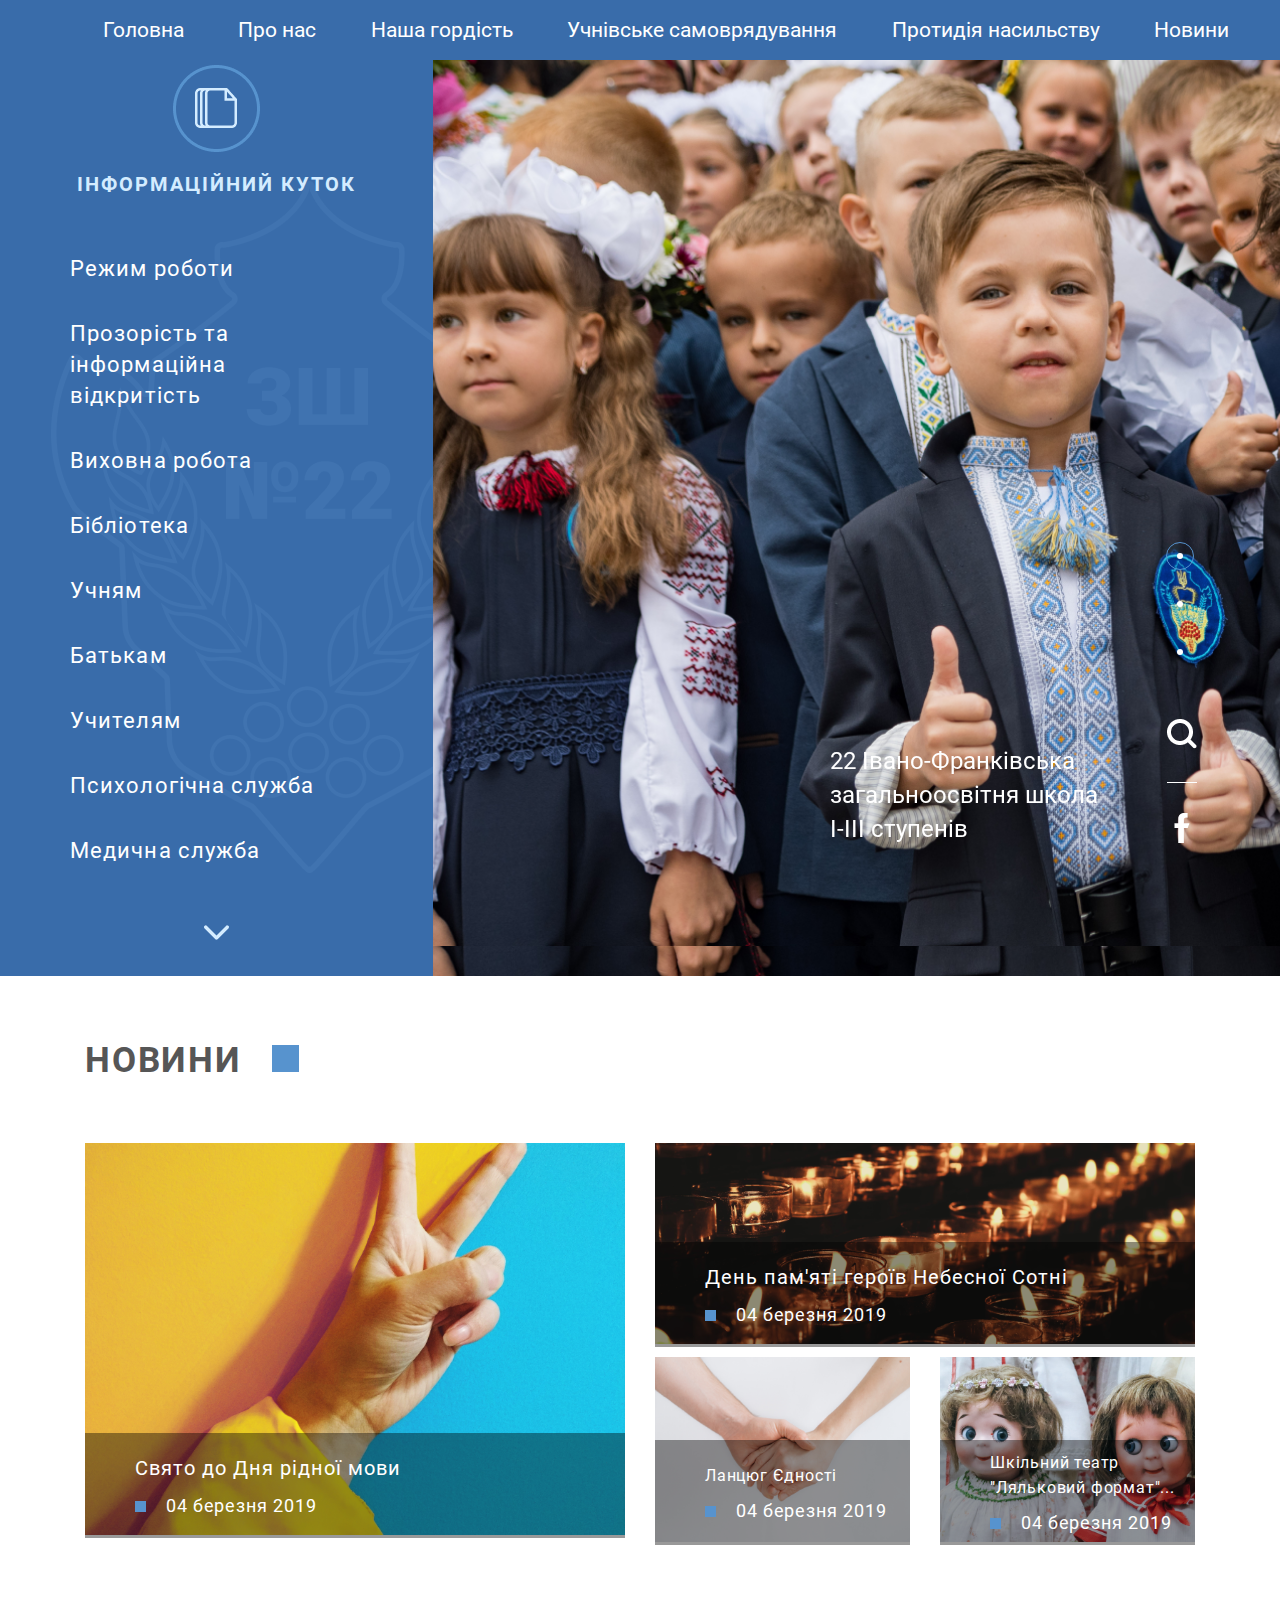
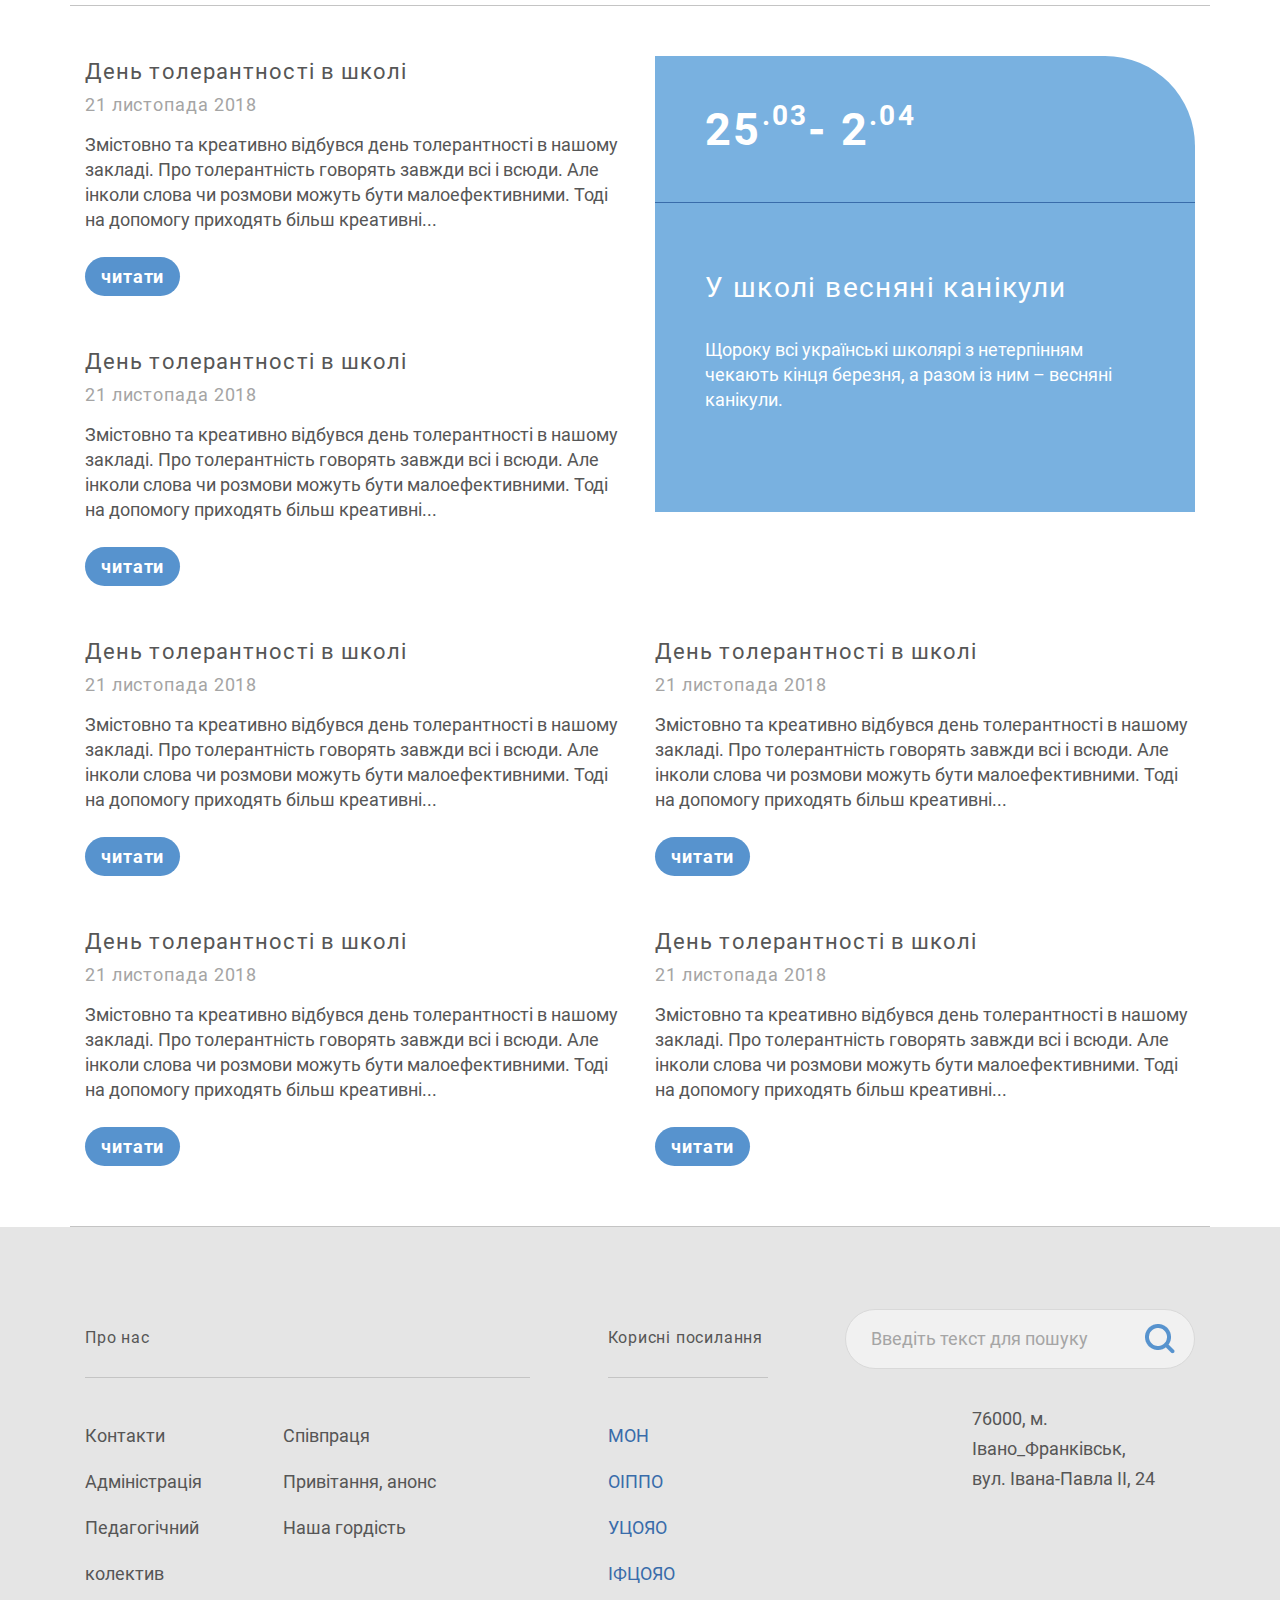
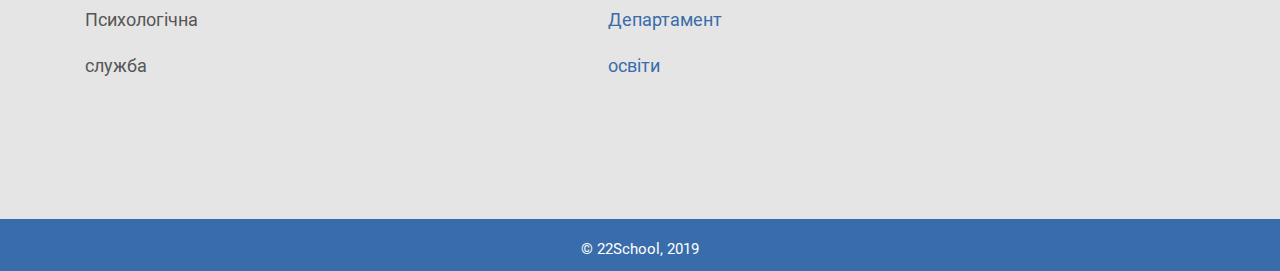
==== index.html @ d6c66316 "done" ====
<!doctype html>
<html lang="en">
  <head>
    
    <meta charset="utf-8">
    <meta name="viewport" content="width=device-width, initial-scale=1, shrink-to-fit=no">

 
    <link rel="stylesheet" type="text/css" href="style/bootstrap.min.css"> 
    <link rel="stylesheet" type="text/css" href="style/slick.css"/>
    <link rel="stylesheet" type="text/css" href="style/main.css">

    <title></title>
  </head>
  <body>
  	
  
<!-- header start -->
  <header class="header ">
            <nav class="nav d-flex align-items-center justify-content-between">
                <div class="menu__btn"><span></span></div>
                <ul class="menu">
                    <li class="menu__item"><a href="">Головна</a></li>
                    <li class="menu__item"><a href="">Про нас</a></li>
                    <li class="menu__item"><a href="">Наша гордість</a></li>
                    <li class="menu__item"><a href="#">Учнівське самоврядування</a></li>
                    <li class="menu__item"><a href="#">Протидія насильству</a></li>
                    <li class="menu__item"><a href="">Новини</a></li>
                </ul>
            </nav>
    </header>
  	<img class="info-btn" src="./img/Group.png" alt="">

	<!-- header-end -->
  <div class="container-fluid">
  	<div class="row">
		<div class="info-corner main-info">
			<div class="closer">
				<img src="img/close.png" alt="">
			</div>
			<img src="./img/Group.png" alt="">

			<h5>інформаційний куток</h5>
			<ul>
				<li class="type-work"><span>Режим роботи</span>

<!-- info-open-start	 -->
	<div class="info-open">
		<div class="close-info">
			<img src="img/chevron-pointing-to-the-left.png" alt="">
			Згорнути меню
		</div>
		<div class="info-content">
			<ul>
				<li>
					<img src="img/file (3).png" alt="">
					Розклад уроків 1 - 4 класів
				</li>
				<li>
					<img src="img/file (3).png" alt="">
					Розклад уроків 5 - 11 класів
				</li>
				<li>
					<img src="img/file (3).png" alt="">
					Режим роботи школи
				</li>
			</ul>
		</div>
		
	</div>
<!-- info-open-end -->

				</li>
				<li> <span>Прозорість та інформаційна відкритість </span></li>
				<li><span>Виховна робота</span> </li>
				<li><span>Бібліотека</span></li>
				<li><span>Учням</span></li>
				<li><span>Батькам</span></li>
				<li><span>Учителям</span></li>
				<li><span>Психологічна служба</span></li>
				<li><span>Медична служба</span></li>
			</ul>
				<img src="img/arrow-down-sign-to-navigate (3).png" alt="">
			</div>
			<div class="home-top">
				<div class="bd-example">
					  <div id="carouselExampleCaptions" class="carousel slide" data-ride="carousel">
					    <ol class="carousel-indicators">
					      <li data-target="#carouselExampleCaptions" data-slide-to="0" class="active"><span></span></li>
					      <li data-target="#carouselExampleCaptions" data-slide-to="1"><span></span></li>
					      <li data-target="#carouselExampleCaptions" data-slide-to="2"><span></span></li>
					    </ol>
					    <div class="carousel-inner">
					      <div class="carousel-item active ">
					        <div class="carousel-caption d-none d-md-block">
					          <p>22 Івано-Франківська загальноосвітня школа І-ІІІ ступенів </p>
					        </div>
					        <div class="search_and_fb">
					        	<div class="search">
					        		<img src="img/search (2).png" alt="">
					        		<div class="search-act">
					        			<input  type="text" placeholder="Введіть текст для пошуку">
					        		</div>
					        	</div>
					        	<div class="fb">
					        		<a href=""><img src="img/facebook (7).png" alt=""></a>
					        	</div>
					        </div>
					      </div> 
					       <div class="carousel-item slide-2">
					        <div class="carousel-caption d-none d-md-block">
					          <p>22 Івано-Франківська загальноосвітня школа І-ІІІ ступенів </p>
					        </div>
					        <div class="search_and_fb">
					        	<div class="search">
					        		<img src="img/search (2).png" alt="">
					        		<div class="search-act">
					        			<input  type="text" placeholder="Введіть текст для пошуку">
					        		</div>
					        	</div>
					        	<div class="fb">
					        		<a href=""><img src="img/facebook (7).png" alt=""></a>
					        	</div>
					        </div>
					      </div> 
					       <div class="carousel-item slide-3 ">
					        <div class="carousel-caption d-none d-md-block">
					          <p>22 Івано-Франківська загальноосвітня школа І-ІІІ ступенів </p>
					        </div>
					        <div class="search_and_fb">
					        	<div class="search">
					        		<img src="img/search (2).png" alt="">
					        		<div class="search-act">
					        			<input  type="text" placeholder="Введіть текст для пошуку">
					        		</div>
					        	</div>
					        	<div class="fb">
					        		<a href=""><img src="img/facebook (7).png" alt=""></a>
					        	</div>
					        </div>
					        
					      </div>
					    </div>
					    <a class="carousel-control-prev" href="#carouselExampleCaptions" role="button" data-slide="prev">
					      <span class="carousel-control-prev-icon" aria-hidden="true"></span>
					      <span class="sr-only">Previous</span>
					    </a>
					    <a class="carousel-control-next" href="#carouselExampleCaptions" role="button" data-slide="next">
					      <span class="carousel-control-next-icon" aria-hidden="true"></span>
					      <span class="sr-only">Next</span>
					    </a>
					  </div>
					</div>
			</div>	
		</div>
	</div>

<!-- news-start -->
	<div class="container news ">
		<h2>новини <div ></div></h2>
		<div class="row">
			<div class="col-lg-6 big-pic">
				<div>
					<img src="img/rae-tian-502320-unsplash.png" alt="">
					<div class="signature">
						<div>
						<p>Свято до Дня рідної мови</p>
						<div class="date"><div></div>04 березня 2019</div>
					</div>
					</div>
				</div>
			</div>
			<div class="col-lg-6 sm-pic">
				<div class="row">
					<div class="col-lg-12">
						<div>
							<img src="img/pascal-muller-151589-unsplash.png" alt="">
							<div class="signature">
							<div>
								<p>День пам′яті героїв Небесної Сотні</p>
								<div class="date"><div></div>04 березня 2019</div>
							</div>
					</div>
						</div>
					</div>
					<div class="col-md-6 sm-news ">
						<div>
							<img src="img/roman-kraft-266787-unsplash.png" alt="">
							<div class="signature">
							<div>	
								<p>Ланцюг Єдності</p>
								<div class="date"><div></div>04 березня 2019</div>
							</div>
					</div>
						</div>
					</div>
					<div class="col-md-6 sm-news">
						<div>
							<img src="img/camilo-jimenez-1418006-unsplash.png" alt="">
							<div class="signature">
							<div>	
								<p>Шкільний театр "Ляльковий формат"...</p>
								<div class="date"><div></div>04 березня 2019</div>
							</div>
					</div>
						</div>
					</div>
				</div>
			</div>
		</div>
		<div class="row">
			<div class="col-lg-6 content ">
				<div class="text-news">
				<h6>День толерантності в школі</h6>
				<div class="date">21 листопада 2018</div>
				<p>Змістовно та креативно відбувся день толерантності в нашому закладі.
					Про толерантність говорять завжди всі і всюди.
					 Але інколи слова чи розмови можуть бути малоефективними.
					 Тоді на допомогу приходять більш креативні...
				</p>
				<a href=""><div class="news-btn">читати</div></a>
				</div>
				<div class="text-news">
				<h6>День толерантності в школі</h6>
				<div class="date">21 листопада 2018</div>
				<p>Змістовно та креативно відбувся день толерантності в нашому закладі.
					Про толерантність говорять завжди всі і всюди.
					 Але інколи слова чи розмови можуть бути малоефективними.
					 Тоді на допомогу приходять більш креативні...
				</p>
				<a href=""><div class="news-btn">читати</div></a>
				</div>
				<div class="text-news">
				<h6>День толерантності в школі</h6>
				<div class="date">21 листопада 2018</div>
				<p>Змістовно та креативно відбувся день толерантності в нашому закладі.
					Про толерантність говорять завжди всі і всюди.
					 Але інколи слова чи розмови можуть бути малоефективними.
					 Тоді на допомогу приходять більш креативні...
				</p>
				<a href=""><div class="news-btn">читати</div></a>
				</div>
				<div class="text-news">
				<h6>День толерантності в школі</h6>
				<div class="date">21 листопада 2018</div>
				<p>Змістовно та креативно відбувся день толерантності в нашому закладі.
					Про толерантність говорять завжди всі і всюди.
					 Але інколи слова чи розмови можуть бути малоефективними.
					 Тоді на допомогу приходять більш креативні...
				</p>
				<a href=""><div class="news-btn">читати</div></a>
				</div>
			</div>
			<div class="col-lg-6 content">
				<div class="notise">
					<div class="notise-time">25 <sup>.03</sup> - 2 <sup>.04</sup></div>
					<div class="notise-text">
						<p class="notise-header">У школі весняні канікули</p>
						<p>	Щороку всі українські школярі з нетерпінням чекають кінця березня, 
							а разом із ним – весняні канікули.
						</p>
					</div>
				</div>
				<div class="text-news">
				<h6>День толерантності в школі</h6>
				<div class="date">21 листопада 2018</div>
				<p>Змістовно та креативно відбувся день толерантності в нашому закладі.
					Про толерантність говорять завжди всі і всюди.
					 Але інколи слова чи розмови можуть бути малоефективними.
					 Тоді на допомогу приходять більш креативні...
				</p>
				<a href=""><div class="news-btn">читати</div></a>
				</div>
				<div class="text-news">
				<h6>День толерантності в школі</h6>
				<div class="date">21 листопада 2018</div>
				<p>Змістовно та креативно відбувся день толерантності в нашому закладі.
					Про толерантність говорять завжди всі і всюди.
					 Але інколи слова чи розмови можуть бути малоефективними.
					 Тоді на допомогу приходять більш креативні...
				</p>
				<a href=""><div class="news-btn">читати</div></a>
				</div>
			</div>
		</div>
	</div>

<!-- news-end -->

<!-- footer-start -->
<footer>
	<div class="container">
		<div class="row">
			<div class="col-lg-5  footer-menu">
				<h6>Про нас</h6>
				<div class="row ">
					<div class="col-md-5">
						<ul>
							<li><a href="">Контакти</a></li>
							<li><a href="">Адміністрація</a></li>
							<li><a href="">Педагогічний колектив </a></li>
							<li><a href="">Психологічна служба </a></li>
						</ul>
					</div>
					<div class="col-md-5">
						<ul>
							<li><a href="">Співпраця </a></li>
							<li><a href="">Привітання, анонс</a></li>
							<li><a href="">Наша гордість</a></li>
						</ul>
					</div>
				</div>
			</div>
			<div class="col-xl-2 col-lg-3 col-md-6 links">
				<h6>Корисні посилання</h6>
				<ul>
							<li><a href="">МОН </a></li>
							<li><a href="">ОІППО</a></li>
							<li><a href="">УЦОЯО</a></li>
							<li><a href="">ІФЦОЯО</a></li>
							<li><a href="">Департамент освіти</a></li>
						</ul>
			</div>
			<div class="col-xl-4 col-lg-4 col-md-6 footer-search">
				<div class="row">
				<div class="col-lg-12 ">
				<input type="text" placeholder="Введіть текст для пошуку">
				<button ></button>
			</div>
			<div class="footer-adress col-lg-7 col-md-5 offset-lg-4 offset-md-7">76000, м. Івано_Франківськ,
					вул. Івана-Павла ІІ, 24
				</div>
			</div>
			</div>
		</div>
	</div>
</footer>
<div class="copy-right">© 22School, 2019</div>





     <script type="text/javascript" src="js/jquery-3.3.1.min.js"></script>
    <script type="text/javascript" src="js/bootstrap.min.js"></script>
        <script type="text/javascript" src="js/slick.min.js"></script>
          <script type="text/javascript" src="js/main.js"></script>

  </body>
</html>
---- style/main.css ----
@import url(reset.css);

@font-face {
  font-family: "Roboto";
  src: url("../fonts/Roboto/Roboto-Bold.ttf");
  font-weight: 700;
}

@font-face {
  font-family: "Roboto";
  src: url("../fonts/Roboto/Roboto-Regular.ttf");
  font-weight: 400;
}

@font-face {
  font-family: "Roboto";
  src: url("../fonts/Roboto/Roboto-Light.ttf");
  font-weight: 300;
}

body {
	font-family: Roboto;	
}
img{
	max-width: 100%;
}
a{
	text-decoration: none;
	color: #fff;
}

@media(min-width:1500px) {
	.container {
		max-width: 1470px;
	}
}
.info-corner{
	width: 433px;
	background-image: url(../img/Group2.png);
	text-align: center;
	padding-top: 65px;
	padding-bottom: 28px;
	display: inline-block;
}

.info-corner h5{
	font-weight: bold;
	font-size: 20px;
	line-height: 28px;
	letter-spacing: 0.1em;
	text-transform: uppercase;
	color: #D4ECFF;
	margin-bottom: 35px;
	margin-top: 15px;
	padding: 0 70px;


}
.info-corner ul{

	text-align: left;
}
.info-corner li {
	font-weight: 500;
	font-size: 22px;
	line-height: 31px;
	letter-spacing: 0.05em;
	color: #FFFFFF;
}
.info-corner li span{
	display: block;
	width: 100%;
	padding: 20px 70px 14px 70px;
}
.info-corner li:last-child{
	margin-bottom: 40px;
}
.home-top{
	width: calc(100% - 433px);
	background-image: url(../img/DSC_6254.png);
	background-size: cover;
	background-repeat: no-repeat;
}
header{
	position: absolute;
	top: 0;
	right: 0;
	background-color: #396CAA;
	height: 60px;
	padding: 0 51px;
	z-index: 8888;
}
.menu {
  display: flex;
}

.menu__item {
  margin-left: 3.4rem;
}

.menu__item:first-child {
  margin-left: 0;
}

.menu__item a {
  	font-weight: 500;
	font-size: 21px;
	line-height: 30px;
	color: #FFFFFF;
	line-height: 60px;
}

.menu__item a:hover {
  color: #D4ECFF;
}


.carousel-item{
	height: 946px;
	background-image: url(../img/DSC_6254.png);
	background-size: cover;
}



.carousel-caption{
	position: absolute;
	right: 180px;
	bottom: 80px;
	left: auto;
	width: 270px;
	text-align: left;
	font-weight: 500;
	font-size: 24px;
	line-height: 34px;
}
.carousel-indicators{
	bottom: 260px;
	right: 83px;
	display: block;
	margin:0;
	left: auto;
}
.carousel-indicators li{
	margin-bottom: 20px;
	width: 28px;
	height: 28px;
	background-color: transparent;
	display: flex;
    align-items: center;
    border-radius: 50%;
}

.carousel-indicators li span {
	width: 6px;
	height: 6px;
	border-radius: 50%;
	background-color: #fff;
	display: block;
    margin: 0 auto;
}
.carousel-indicators .active {
	background-color: transparent;
	 border-radius: 50%;
	 border: 1px solid #5793CE;


}
.search_and_fb{
	position: absolute;
	bottom: 100px;
	right: 83px;
}
.search{
	padding-bottom: 30px;
}
.fb{
	padding-top: 30px;
	border-top: 1px solid #FFFFFF;
}

.slide-2{
	background-image: url(../img/D75_7234.png);
}
.slide-3{
	background-image: url(../img/DSC_6324.png);
}

.carousel-control-prev, .carousel-control-next{
	display: none;
}
.search-act{
	display: none;
	height: 35px;
	width: 200px;
	position: absolute;
	bottom: 93px;
	right: 33px;
	z-index: 9999999;
}
.search-act input{
	height: 35px;
	width: 200px;
	border: none;
	background-color: rgba(0,0,0,.7);
	border-bottom: 1px solid black;
	color: #FFFF;
}
.search-act input::-webkit-input-placeholder {
	font-size: 18px;
	color: #FFFF;
}
.search-act input::-moz-placeholder{
	font-size: 18px;
	color: #FFFF;
}

.search-act input:-moz-placeholder{
	font-size: 18px;
	color: #FFFF;
	} Firefox 18- 
.search-act input:-ms-input-placeholder {
	font-size: 18px;
	color: #FFFF;
}

.info-open{
	display: none;
	width: calc(100% - 432px);
    height: 946px;
    background-color: #609EDA;
    position: absolute;
    top: 0;
    right: 0;
    z-index: 8889;
    padding-top: 165px;
    padding-left: 158px;
}
.info-open li > img{
	vertical-align: middle;
}
.close-info{
font-weight: 500;
font-size: 21px;
line-height: 30px;
letter-spacing: 0.05em;
text-transform: uppercase;
color: #255692;
margin-bottom: 42px;
}


.close-info img{
	margin-right: 10px;
}

.info-content li{
	font-weight: 500;
	font-size: 22px;
	line-height: 31px;
	letter-spacing: 0.05em;
	vertical-align: top;
	color: #FFFFFF;
	margin-bottom: 35px;
}
.news{
	padding-top: 60px;
}
.news >	.row {
	padding-bottom: 60px;
	border-bottom: 1px solid #C4C4C4;
}
h2{
	font-weight: bold;
	font-size: 35px;
	line-height: 49px;
	letter-spacing: 0.05em;
	text-transform: uppercase;
	color: #565656;
	margin-bottom: 48px;
}
h2>div{
	width: 27px;
	height: 27px;
	background-color: #5793CE;
	display: inline-block;
	margin-left: 20px;
}
.news .sm-pic .row > div{
	margin-top: 10px;
}
.big-pic{
	margin-top: 10px;
}
.big-pic >div, .sm-pic .row>div>div{
	position: relative;
}
.signature{
	width: 100%;
	height: 143px;
	background: rgba(0, 0, 0, 0.4);
	position: absolute;
	bottom: 0;
	left: 0;
	padding-left: 50px;
	display: flex;
	align-items: center;
}
.signature p{
	font-weight: 500;
	font-size: 28px;
	line-height: 39px;
	letter-spacing: 0.05em;
	color: #FFFFFF;
	margin-bottom: 10px;
}
.date{
	font-size: 18px;
	line-height: 25px;
	letter-spacing: 0.05em;
	color: #FFFFFF;
}
.date >div{
	width: 11px;
	height: 11px;
	background: #5793CE;
	display: inline-block;
	margin-right: 20px;
}
.vizible{
	display: block
}
.change-color{
background-color: #609EDA;
}
.news .sm-pic  .col-lg-6 .signature p{
	font-size: 22px;
	line-height: 31px;
}
h6{
	font-weight: 500;
	font-size: 22px;
	line-height: 31px;
	letter-spacing: 0.05em;
	color: #565656;
	margin-bottom: 5px;

}
.text-news{
	margin-top: 50px;
}
.text-news .date {
	color:  #A5A5A5;
	margin-bottom: 15px;
}
.text-news p{
	font-size: 18px;
	line-height: 25px;
	color: #565656;
	margin-bottom: 25px;
}
.text-news .news-btn{
	background: #5793CE;
	border-radius: 50px;
	font-weight: bold;
	font-size: 18px;
	line-height: 25px;
	letter-spacing: 0.05em;
	color: #FFFFFF;
	padding: 7px 16px;
	width: fit-content;
}
.notise{
	margin-top: 50px;
	margin-bottom: 98px;
}
.notise-time{
	display: flex;
	align-items: center;
	padding-left: 50px;
	width: 100%;
	height: 146px;
	font-weight: bold;
	font-size: 45px;
	line-height: 63px;
	letter-spacing: 0.05em;
	text-transform: uppercase;
	background: #79B1E0;
	border-radius: 0px 90px 0px 0px;
	color: #FFFFFF;
}
.notise-time sup{
	font-size: 28px;
	line-height: 39px;
}
.notise-text{
	color: #FFFFFF;
	background: #79B1E0;
	padding: 65px 50px 100px 50px;
	border-top: 1px solid #396CAA;
}
.notise-text p{
	font-size: 18px;
line-height: 25px;
}
 .notise-text .notise-header {
		font-weight: 500;
	font-size: 28px;
	line-height: 39px;
	letter-spacing: 0.05em;
	margin-bottom: 30px;
}
footer{
	background-color: #E5E5E5;
	padding-top: 82px;
	padding-bottom: 130px;
}
.footer-menu li a{
	font-size: 18px;
	line-height: 46px;
	color: #565656;
}

 footer h6{
 	font-size: 21px;
	line-height: 57px;
	padding-bottom: 11px;
	border-bottom: 1px solid #C4C4C4;
	margin-bottom: 35px;

}
.links a {
	font-size: 18px;
	line-height: 46px;
	color: #396CAA;
}
.footer-search button{
	background-image: url('../img/search 2).png');
	width: 30px;
	height: 30px;
	position: absolute;
	top: 15px;
	right: 35px;
	background-color: transparent;
	border: none;
}
.footer-search  .col-lg-12{
	position: relative;
	width: 100%;
	height: 60px;
}
.footer-search input{
	width: 100%;
	height: 100%;
	background: #F1F1F1;
	border: 1px solid #D9D9D9;
	box-sizing: border-box;
	border-radius: 60px;
	padding-left: 25px;
}
footer .container> .row{
	justify-content: space-between;
}


.footer-adress{
	margin-top: 35px;
	font-size: 18px;
	line-height: 30px;
	color: #565656;
}

.footer-search input::-webkit-input-placeholder {
	font-size: 18px;
	line-height: 25px;
	color: #A5A5A5;
}
.footer-search input::-moz-placeholder{
	font-size: 18px;
	line-height: 25px;
	color: #A5A5A5;}/* Firefox 19+ 

.footer-search input:-moz-placeholder{
	font-size: 18px;
	line-height: 25px;
	color: #A5A5A5;
	}/* Firefox 18- */
.footer-search input:-ms-input-placeholder {
	font-size: 18px;
	line-height: 25px;
	color: #A5A5A5;
}
.copy-right{
	width: 100%;
	padding-top: 11px;
	padding-bottom: 2px;
	text-align: center;
	background-color: #396CAA;
	font-size: 15px;
	line-height: 39px;
	text-align: center;
	color: #FFFFFF;
}
.sm-news .signature p{
	font-size: 22px;
	line-height: 31px;
}
 .news .content .text-news{
	margin-top: 50px;

}
.closer{
	display: none;
}










 .info-open{
	position: absolute;
}

/*--------------------pride page---------*/
 .info-corner{
	position: fixed;
	top: 0px;
	left: 0px;
}
.info-open{
	position: fixed;
}

.pride > .container ,{
	padding-top: 105px;
	padding-bottom: 130px;
}
.pride .text-news{
	margin-top: 15px;
}
.pride .text-news h6{
	margin-bottom:  20px;
}
  .not-active{
	position: relative;
	z-index: -1;
}
.search-icon{
	width: 30px;
	height: 30px;
	position: absolute;
	top: 15px;
	left:-70px;
}

.news .text-news{
	margin-top: 0;
}
.news .right-news-section{
	padding-left: 0;
}

.left-news-section:not(:first-child), .right-news-section{
margin-top: 40px;
}
 .first {
margin-top: 0px;
}
.news >.container, .pride>.container{
	padding-top: 30px;
	padding-bottom: 130px;
}
.pride>.container{
	padding-top: 100px;
}
.news >.container > .row{
	justify-content: center;
}
.news .pagination{
	margin-top: 120px;
}
.page-item {
	margin-right: 20px;
}
.page-item.active .page-link{
	background-color: #5793CE;
}
.page-item .page-link{
border: 2px solid #5793CE;
box-sizing: border-box;
}
.dots .page-link{
	border:none;
}
.news h3{
	font-weight: 500;
	font-size: 26px;
	line-height: 37px;
	letter-spacing: 0.05em;
	color: #565656;
}
.news-open-title{
	text-align: center;
	margin-bottom: 30px;
}
.date-open-news{
	position: absolute;
	bottom: 3px;
	left: 0;
	padding: 12px 36px;
	background-color: #5793CE;
	font-size: 18px;
	line-height: 25px;
	text-align: center;
	letter-spacing: 0.05em;
	color: #FFFFFF;
}
.news-open-wraper{
	position: relative;
margin-bottom: 55px;
}
.open-news-text{
	font-size: 18px;
	line-height: 25px;
	color: #565656;
}
.open-news-text p{
	margin-bottom: 25px;
}


.info-btn{
	display: none;
}
.top-search{
	display: none;
	position: absolute;
	top: 50px;
	left: -120px;
	height: 50px;
	width: 200px;
	border: none;
	background-color: transparent;
	border-bottom: 1px solid black;

}
.top-search::-webkit-input-placeholder {
	color: black;
}
.top-search::-moz-placeholder{
	font-size: 18px;
	line-height: 25px;
	color: black;
	}/* Firefox 19+ */

.top-search:-moz-placeholder{
	color: black;
	}/* Firefox 18- */
.top-search:-ms-input-placeholder {
	color: black;
}

/*news*/
.search-menu{
	display: none;
}
.content-row>div{
	padding-left: 12%;
}
@media (min-width: 992px) and (max-width: 1352px){
	.news .info-corner, .pride .info-corner{
		width: 290px;
	}

}
@media (min-width: 992px) and (max-width: 1352px){
	.news .info-corner, .pride .info-corner{
		width: 290px;
	}
	.news .info-corner li, .pride .info-corner li {
		font-size: 18px;
	}
	.news .info-open, .pride .info-open {
		width: calc(100% - 290px);
	}
	.pagination-nav{
		margin-left: 5%;
	}
	.top-search{
		left: -20px;
	}
}



@media (max-width: 1250px){
	.menu__item a{
		font-size: 17px;

	}
	.menu__item {
		margin-left: 2rem;
	}

	
}


@media (max-width: 1499px){
	footer h6{
		font-size: 16px;
	}
	.sm-news .signature p{
		font-size: 16px;
		line-height: 25px;
	}
	.signature p{
		font-size: 20px;
		line-height: 30px;
	}
	.signature{
		height: 105px;
	}
	.notise{
		margin-bottom: 124px;
	}
}


@media (max-width: 1300px){

.news-open-srch{
	left: -31px;
}
}
@media (min-width: 1251px) and (max-width: 1300px){
		.search-icon{
	left:-24px;
}
}




@media (max-width: 1200px){
	footer h6{
		font-size: 16px;
	}
	.sm-news .signature p{
		font-size: 13px;
		line-height: 20px;
	}
	.signature p{
		font-size: 20px;
		line-height: 30px;
	}
	.signature{
		height: 85px;
	}
	.date{
		font-size: 14px;
		line-height: 20px;
	}

}

/*------menu----*/
@media only screen and (max-width: 991.9px) {
 header{
 	background-color: transparent;
 }
 .search-icon{
 	display: none;
 }
 .news .info-btn .pride .info-btn{
 	top: 145px;
 }
 .search-act{
 	bottom: 59px;
 	right: 22px;
 }
 .closer{
 	display: block;
 }
  .mt-50 {
    margin-top: 1rem;
}
  .nav {
    transition: .4s;
    -webkit-transition: .4s;
    -moz-transition: .4s;
    -ms-transition: .4s;
    -o-transition: .4s;
  }

  .nav.bg-green {
    background-color: #396CAA;
  }

  .menu__btn {
    height: 2.4rem;
    width: 2.4rem;
    background: transparent;
    position: relative;
    cursor: pointer;
    z-index: 100;
    margin-right: 1rem;
    top: 15px;
  }

  .menu__btn span,
  .menu__btn span::before,
  .menu__btn span::after {
    display: block;
    position: absolute;
    top: 50%;
    margin-top: -2px;
    left: 0;
    width: 2.4rem;
    height: 4px;
    background-color: #6F6F6F;
  }

  .white-menu .menu__btn span,
  .white-menu .menu__btn span::before,
  .white-menu .menu__btn span::after {
    background-color: #fff;
  }

  .menu__btn span::before,
  .menu__btn span::after {
    content: '';
    transition: transform 0.4s;
    -webkit-transition: transform 0.4s;
    -moz-transition: transform 0.4s;
    -ms-transition: transform 0.4s;
    -o-transition: transform 0.4s;
  }

  .menu__btn span::before {
    transform: translateY(-8px);
    -webkit-transform: translateY(-8px);
    -moz-transform: translateY(-8px);
    -ms-transform: translateY(-8px);
    -o-transform: translateY(-8px);
  }

  .menu__btn span::after {
    transform: translateY(8px);
    -webkit-transform: translateY(8px);
    -moz-transform: translateY(8px);
    -ms-transform: translateY(8px);
    -o-transform: translateY(8px);
  }

  .menu__btn_active span {
    height: 0;
  }

  .menu__btn_active span:before {
    transform: rotate(-42deg);
    -webkit-transform: rotate(-42deg);
    -moz-transform: rotate(-42deg);
    -ms-transform: rotate(-42deg);
    -o-transform: rotate(-42deg);
    background-color: #fff;
  }

  .menu__btn_active span:after {
    transform: rotate(42deg);
    -webkit-transform: rotate(42deg);
    -moz-transform: rotate(42deg);
    -ms-transform: rotate(42deg);
    -o-transform: rotate(42deg);
    background-color: #fff;
  }

  .menu {
    display: none;
    position: absolute;
    width: 100vw;
    top: 0;
    right: 0;
    background-color: #396CAA;
    padding: 2rem 0 4rem;
    text-align: center;
    z-index: 99;
    max-height: calc(100vh - 4rem);
    overflow: auto;
    height: 100vh;
  }

  .menu__item {
    margin: 0 0 2.6rem 0;
    font-size: 1rem;
  }

  .menu__item a {
    color: #fff
  }

  .menu__item:last-child {
    margin-bottom: 0;
  }

  .mbb-banner__title {
    font-size: 9rem;
    line-height: 6.5rem;
  }

  .mbb-banner__title>span {
    font-size: 1rem;
    line-height: 1.6rem;
    width: 11rem;
    right: 0;
  }

  .footer__info {
    text-align: center;
    width: 60%;
    margin: 0 auto;
  }

  .footer__info_item {
    justify-content: center;
  }

  .footer__info .language {
    margin-top: 3rem;
  }

  .footer__info>p {
    width: 100%;
    margin-left: 0;
  }
  .info-btn{
  	display: block;
  	position: absolute;
  	top: 50px;
  	left: 10px;
  	z-index: 7777;
  	border-radius: 50%;
  	background-color: #396CAA;
  }
  .info-corner{
  	display: none;
  }
  .home-top{
  	width: 100%;
  }
   .info-corner{
  	position: absolute;
  	z-index: 8888;
  	width: 100%;
  	 background-repeat: no-repeat;
    background-size: cover;
    background-position: center;
    height: 100vh;
    overflow: scroll;
  }
   .info-open{

    position: relative;
    height: auto;
    width: auto;
    padding-top: 40px;
    padding-left: 90px;
    padding-bottom: 5px;
  }
  .closer{
  	width: 30px;
  	height: 30px;
  	position: absolute;
  	right: 20px;
  	top: 20px;
  }
  .carousel-item {
  	height: 500px;
  } 
  .search_and_fb{
  	right: 40px;
  	bottom: 50px;
  }
  .search_and_fb .search,.search_and_fb .fb {
  	width: 20px;
  	padding-bottom:15px;
  	padding-top: 15px;
  }
  .carousel-indicators{
  	bottom: 155px;
  	right: 35px;
  }
  .notise-text p{
  	font-size: 12px;
  	line-height: 20px;
  }
  .notise-text .notise-header{
  	font-size: 17px;
  	line-height: 25px;
  }
  .notise-text{
  	padding-top: 25px;
  	padding-bottom: 50px;
  }
  .footer-search{
  	margin-top: 65px;
  }
  .sm-news .signature p {
    font-size: 16px;
    line-height: 25px;
}
.search-menu{
	display: block;
}
.search-menu input {
	width: 80%;
	height: 30px;
}
}

@media only screen and (max-width: 767.9px) {
.info-corner{
	min-height: 100vh;
	height: auto;

}
.info-corner h5{
	font-size: 18px;
}
.info-corner li{
	font-size: 15px;
	line-height: 15px;
}
.info-corner li span {
	padding: 10px 50px 12px 50px

}
.sm-news > div > img{
width: 100%;
}
.news .info-btn, .pride .info-btn{
	top: 3px;
}
}
@media only screen and (max-width: 567.9px) {

.close-info{
	font-size: 15px;
}
.info-open{
	padding-left: 30px;
}
.info-open li > img{
	width: 20px;
}
.footer-search button{
	width: 20px;
	height: 20px;
	background-size: contain;
	top: 20px;
}
.signature{
	height: auto;
	padding-top: 20px;
	padding-bottom: 20px;
}
.pride h2{
	font-size: 24px;

}
.pride h2>div{
	width: 20px;
	height: 20px;
	margin-left: 10px;
}
}
@media only screen and (max-width: 360.9px) {
	.big-pic p , .sm-pic p {
		font-size: 15px;
		line-height: 20px;
		margin-bottom: 5px;
	}
	.date{
		font-size: 12px;
	}
	.signature{
		padding-top: 0;
		padding-bottom: 5px;
	}
	.page-item{
		margin-right: 10px;
	}
}
.search-act-viz{
	display: block;
}


.main-info{
	position: static;
}

.slide-search{

}
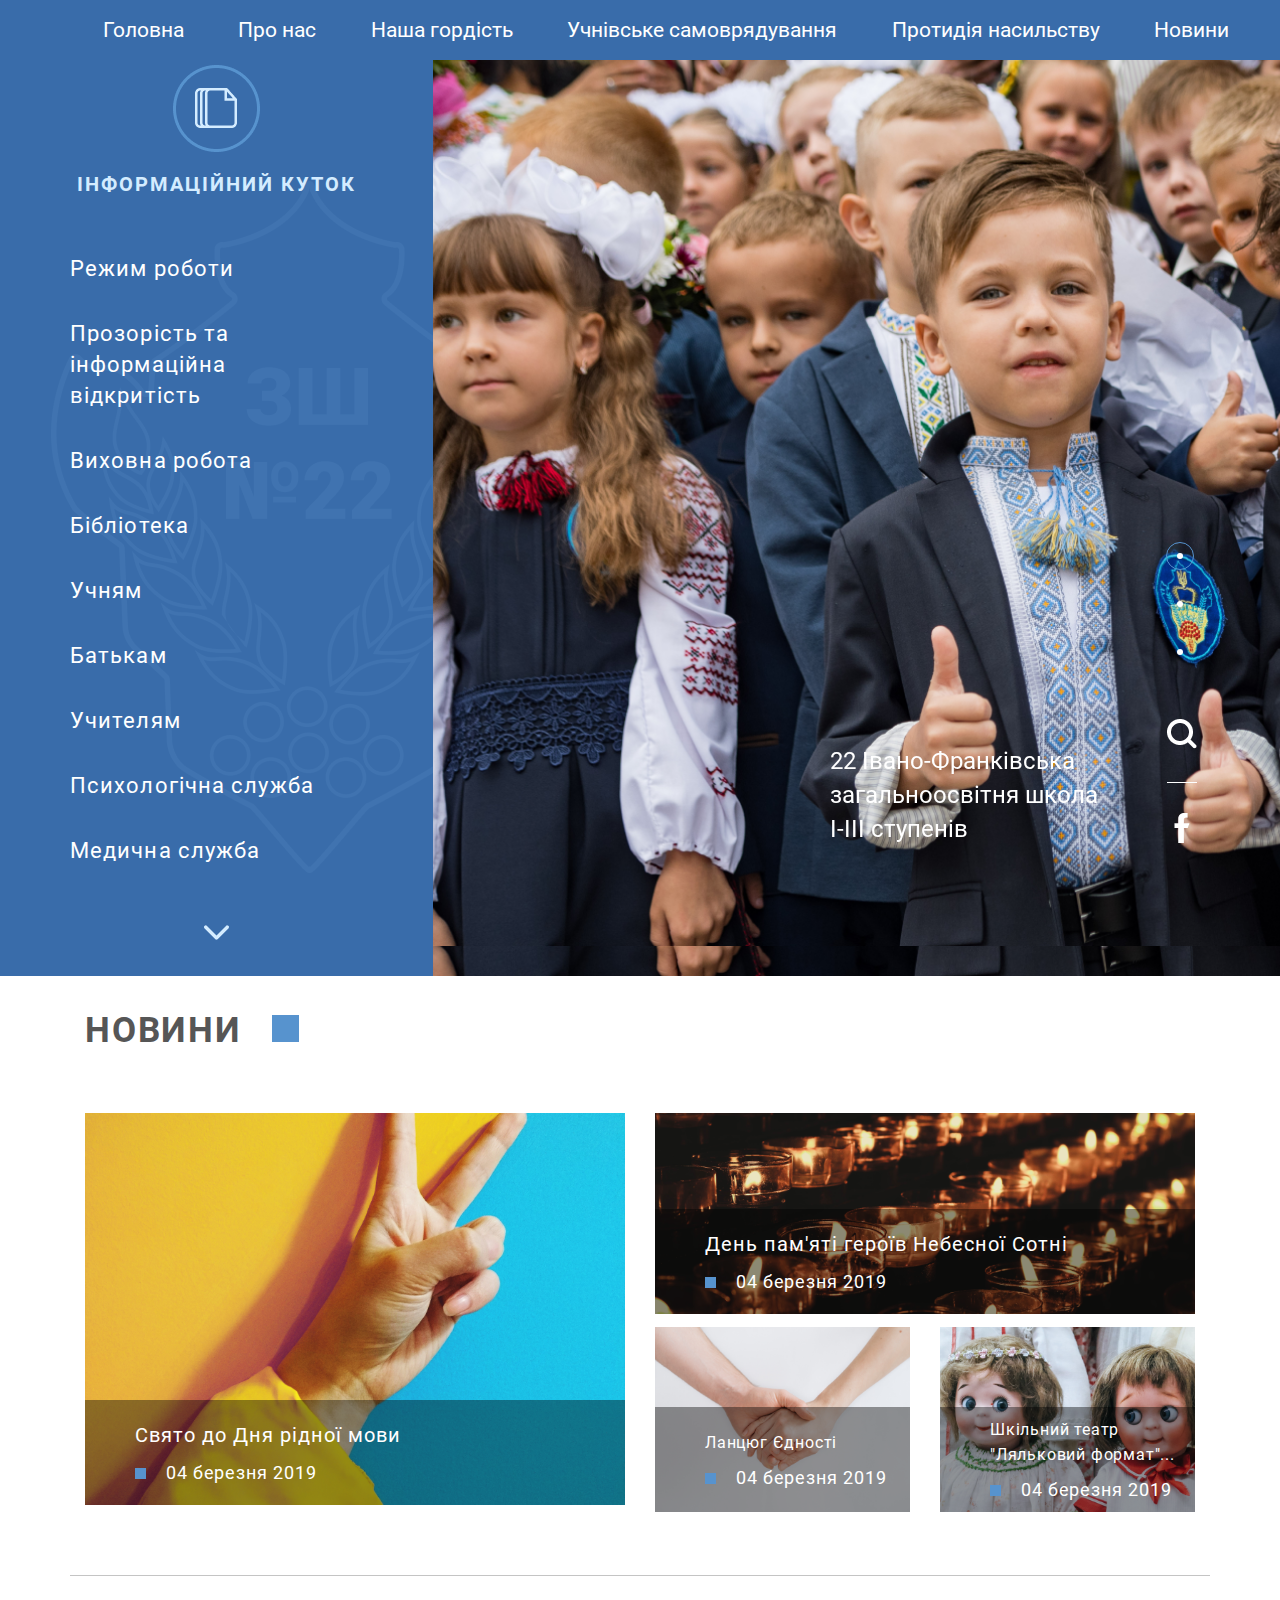
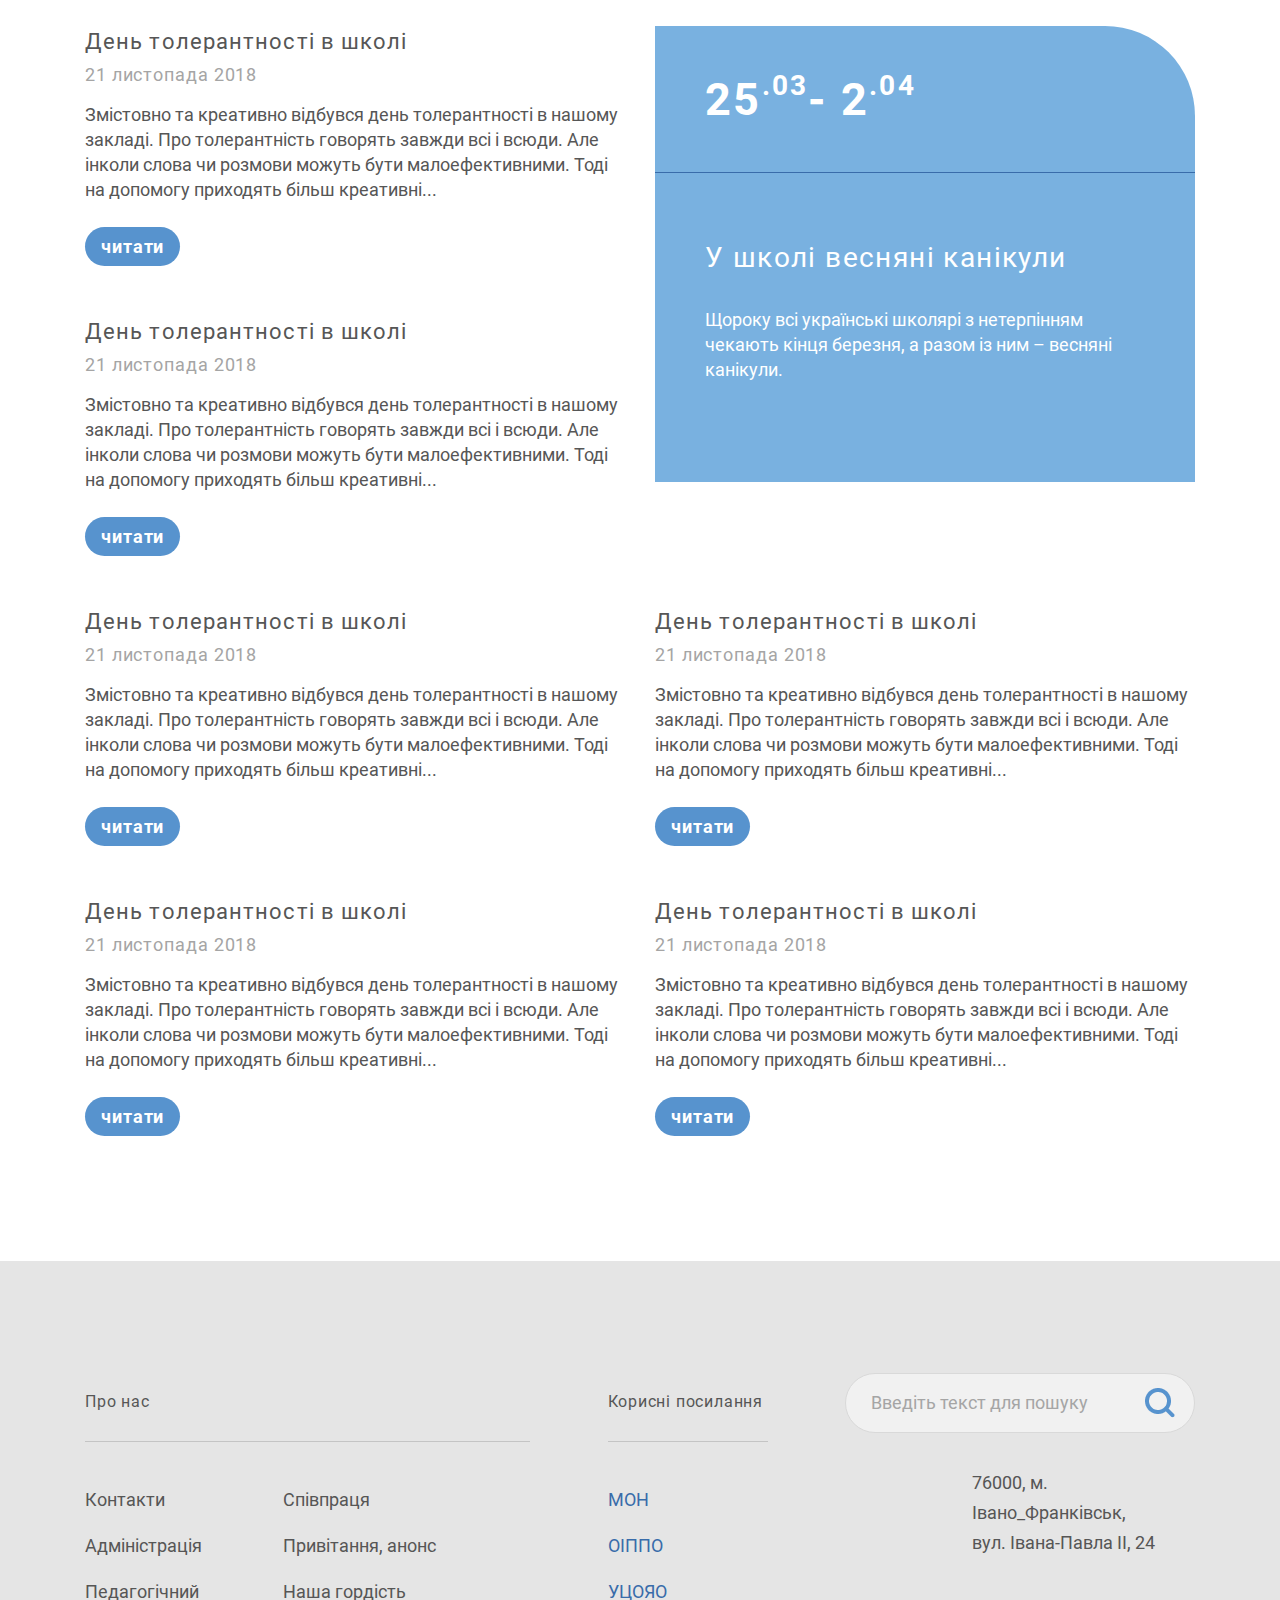
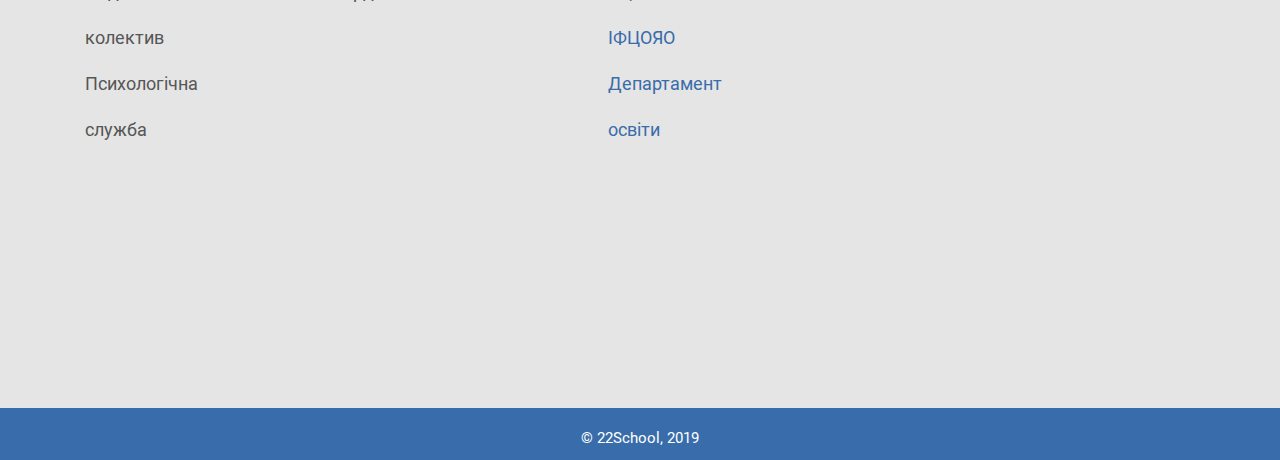
==== commit d1e30166: "check please" ====
--- a/index.html
+++ b/index.html
@@ -34,7 +34,7 @@
 	<!-- header-end -->
   <div class="container-fluid">
   	<div class="row">
-		<div class="info-corner main-info">
+		<div class="info-corner main-info ">
 			<div class="closer">
 				<img src="img/close.png" alt="">
 			</div>
@@ -160,6 +160,7 @@
 		<h2>новини <div ></div></h2>
 		<div class="row">
 			<div class="col-lg-6 big-pic">
+				<a href="">
 				<div>
 					<img src="img/rae-tian-502320-unsplash.png" alt="">
 					<div class="signature">
@@ -169,42 +170,50 @@
 					</div>
 					</div>
 				</div>
-			</div>
+				</a>
+			</div>
+			
 			<div class="col-lg-6 sm-pic">
 				<div class="row">
 					<div class="col-lg-12">
-						<div>
-							<img src="img/pascal-muller-151589-unsplash.png" alt="">
-							<div class="signature">
+				    	<a href="">
 							<div>
-								<p>День пам′яті героїв Небесної Сотні</p>
-								<div class="date"><div></div>04 березня 2019</div>
+								<img src="img/pascal-muller-151589-unsplash.png" alt="">
+								<div class="signature">
+									<div>
+										<p>День пам′яті героїв Небесної Сотні</p>
+										<div class="date"><div></div>04 березня 2019</div>
+									</div>
+								</div>
 							</div>
-					</div>
+						</a>
+					</div>
+						<div class="col-md-6 sm-news ">
+					   		 <a href="">
+								<div>
+									<img src="img/roman-kraft-266787-unsplash.png" alt="">
+									<div class="signature">
+										<div>	
+											<p>Ланцюг Єдності</p>
+											<div class="date"><div></div>04 березня 2019</div>
+										</div>
+									</div>
+								</div>
+							</a>
 						</div>
-					</div>
-					<div class="col-md-6 sm-news ">
-						<div>
-							<img src="img/roman-kraft-266787-unsplash.png" alt="">
-							<div class="signature">
-							<div>	
-								<p>Ланцюг Єдності</p>
-								<div class="date"><div></div>04 березня 2019</div>
-							</div>
-					</div>
+						<div class="col-md-6 sm-news">
+							<a href="">
+								<div>
+									<img src="img/camilo-jimenez-1418006-unsplash.png" alt="">
+									<div class="signature">
+										<div>	
+											<p>Шкільний театр "Ляльковий формат"...</p>
+											<div class="date"><div></div>04 березня 2019</div>
+										</div>
+									</div>
+								</div>
+							</a>
 						</div>
-					</div>
-					<div class="col-md-6 sm-news">
-						<div>
-							<img src="img/camilo-jimenez-1418006-unsplash.png" alt="">
-							<div class="signature">
-							<div>	
-								<p>Шкільний театр "Ляльковий формат"...</p>
-								<div class="date"><div></div>04 березня 2019</div>
-							</div>
-					</div>
-						</div>
-					</div>
 				</div>
 			</div>
 		</div>
@@ -342,8 +351,9 @@
 
 
      <script type="text/javascript" src="js/jquery-3.3.1.min.js"></script>
+     <script type="text/javascript" src="js/jquery.sticky-kit.min.js"></script>
+
     <script type="text/javascript" src="js/bootstrap.min.js"></script>
-        <script type="text/javascript" src="js/slick.min.js"></script>
           <script type="text/javascript" src="js/main.js"></script>
 
   </body>
--- a/style/main.css
+++ b/style/main.css
@@ -29,11 +29,7 @@
 	color: #fff;
 }
 
-@media(min-width:1500px) {
-	.container {
-		max-width: 1470px;
-	}
-}
+
 .info-corner{
 	width: 433px;
 	background-image: url(../img/Group2.png);
@@ -266,7 +262,7 @@
 .news{
 	padding-top: 60px;
 }
-.news >	.row {
+.news >	.row:nth-child(2) {
 	padding-bottom: 60px;
 	border-bottom: 1px solid #C4C4C4;
 }
@@ -279,7 +275,7 @@
 	color: #565656;
 	margin-bottom: 48px;
 }
-h2>div{
+h2 > div{
 	width: 27px;
 	height: 27px;
 	background-color: #5793CE;
@@ -292,7 +288,7 @@
 .big-pic{
 	margin-top: 10px;
 }
-.big-pic >div, .sm-pic .row>div>div{
+.big-pic > a >div, .sm-pic .row > div > a > div{
 	position: relative;
 }
 .signature{
@@ -300,7 +296,7 @@
 	height: 143px;
 	background: rgba(0, 0, 0, 0.4);
 	position: absolute;
-	bottom: 0;
+	bottom: 3px;
 	left: 0;
 	padding-left: 50px;
 	display: flex;
@@ -555,7 +551,7 @@
 	height: 30px;
 	position: absolute;
 	top: 15px;
-	left:-70px;
+	left:-34px;
 }
 
 .news .text-news{
@@ -671,6 +667,9 @@
 }
 .content-row>div{
 	padding-left: 12%;
+}
+.content-row{
+	justify-content: center;
 }
 @media (min-width: 992px) and (max-width: 1352px){
 	.news .info-corner, .pride .info-corner{
@@ -1021,6 +1020,9 @@
 	width: 80%;
 	height: 30px;
 }
+.links {
+	margin-top: 60px;
+}
 }
 
 @media only screen and (max-width: 767.9px) {
@@ -1040,7 +1042,7 @@
 	padding: 10px 50px 12px 50px
 
 }
-.sm-news > div > img{
+.sm-news > a > div > img{
 width: 100%;
 }
 .news .info-btn, .pride .info-btn{
@@ -1109,7 +1111,22 @@
 
 }
 
-
-
-
-
+.wrap{
+	width: 100vw;
+	height: auto;
+	padding-top: 100px;
+}
+
+@media(min-width:1500px) {
+	.container {
+		max-width: 1470px;
+	}
+	.search-icon{
+		left: -70px;
+	}
+}
+.container{
+	padding-top: 30px;
+	padding-bottom: 125px;
+}
+
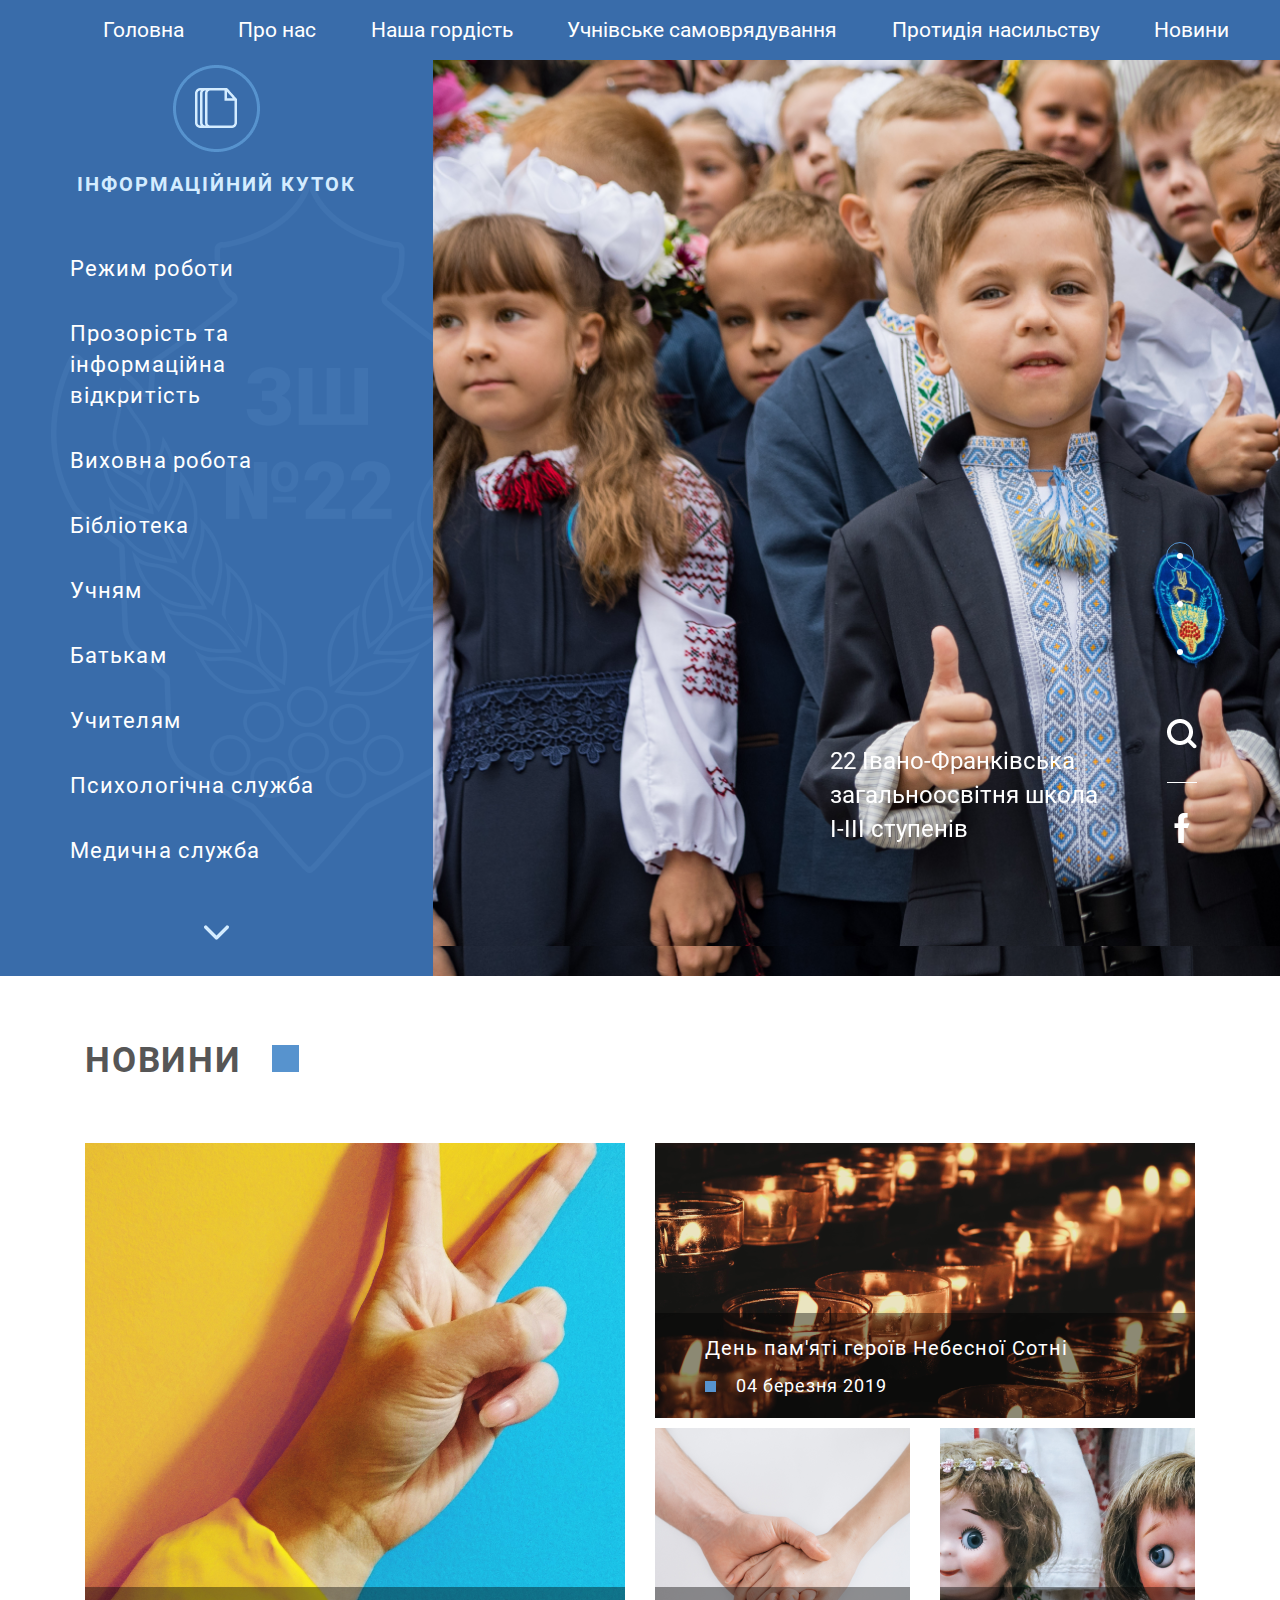
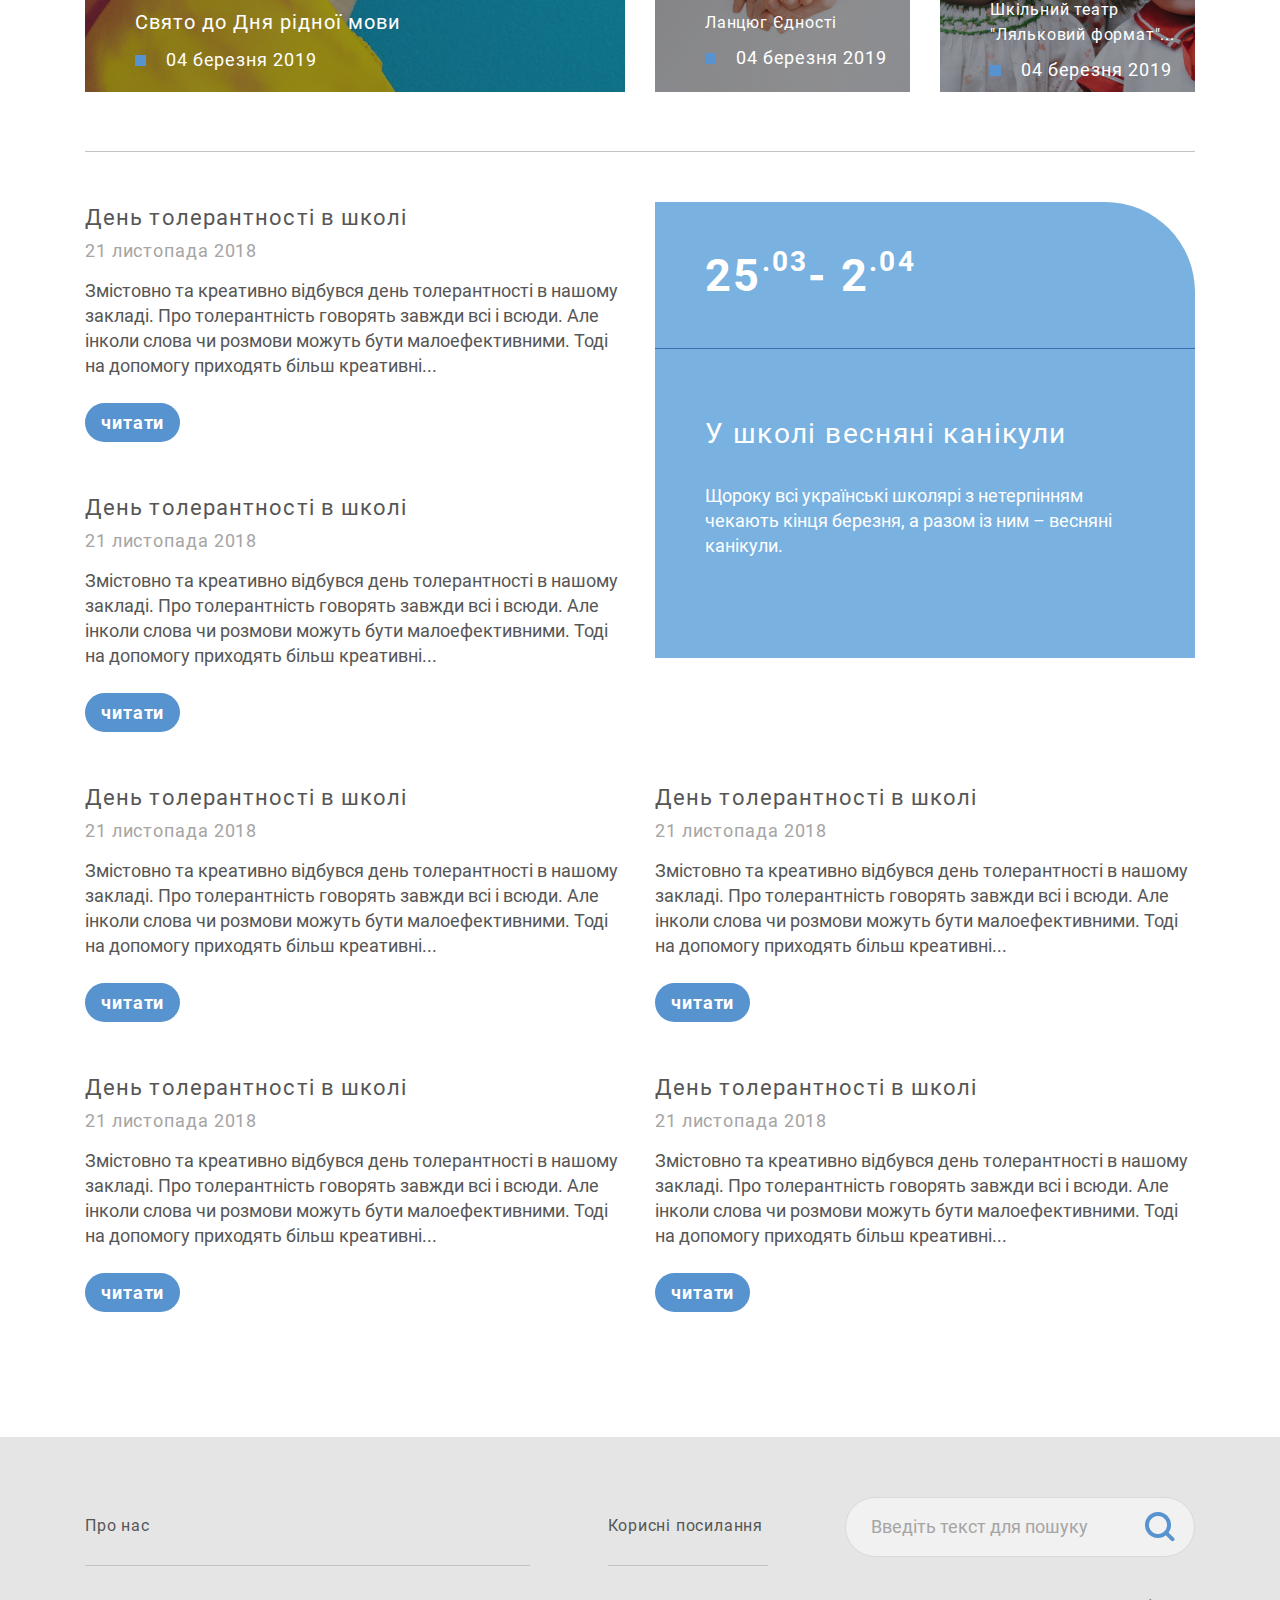
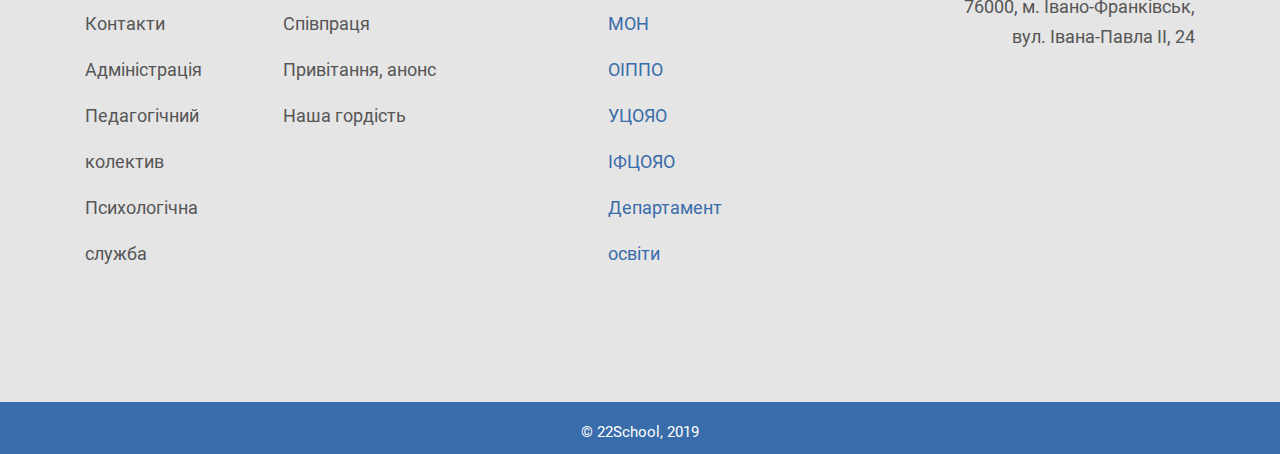
==== commit 641e2c99: "main page and news page done" ====
--- a/index.html
+++ b/index.html
@@ -98,14 +98,20 @@
 					        <div class="search_and_fb">
 					        	<div class="search">
 					        		<img src="img/search (2).png" alt="">
-					        		<div class="search-act">
-					        			<input  type="text" placeholder="Введіть текст для пошуку">
-					        		</div>
+					        	
 					        	</div>
 					        	<div class="fb">
 					        		<a href=""><img src="img/facebook (7).png" alt=""></a>
 					        	</div>
 					        </div>
+					        <div class="pop-up">
+										<img  class="close-pop-up" src="./img/close.png" alt="">
+										<h2>пошук</h2>
+										<form action="">
+											<input type="text">
+											<button type="submit" >шукати </button>
+										</form>
+							</div>
 					      </div> 
 					       <div class="carousel-item slide-2">
 					        <div class="carousel-caption d-none d-md-block">
@@ -114,14 +120,20 @@
 					        <div class="search_and_fb">
 					        	<div class="search">
 					        		<img src="img/search (2).png" alt="">
-					        		<div class="search-act">
-					        			<input  type="text" placeholder="Введіть текст для пошуку">
-					        		</div>
+					        		
 					        	</div>
 					        	<div class="fb">
 					        		<a href=""><img src="img/facebook (7).png" alt=""></a>
 					        	</div>
 					        </div>
+					        <div class="pop-up">
+										<img  class="close-pop-up" src="./img/close.png" alt="">
+										<h2>пошук</h2>
+										<form action="">
+											<input type="text">
+											<button type="submit" >шукати </button>
+										</form>
+									</div>
 					      </div> 
 					       <div class="carousel-item slide-3 ">
 					        <div class="carousel-caption d-none d-md-block">
@@ -130,15 +142,20 @@
 					        <div class="search_and_fb">
 					        	<div class="search">
 					        		<img src="img/search (2).png" alt="">
-					        		<div class="search-act">
-					        			<input  type="text" placeholder="Введіть текст для пошуку">
-					        		</div>
+					        		
 					        	</div>
 					        	<div class="fb">
 					        		<a href=""><img src="img/facebook (7).png" alt=""></a>
 					        	</div>
 					        </div>
-					        
+					        <div class="pop-up">
+										<img  class="close-pop-up" src="./img/close.png" alt="">
+										<h2>пошук</h2>
+										<form action="">
+											<input type="text">
+											<button type="submit" >шукати </button>
+										</form>
+									</div>
 					      </div>
 					    </div>
 					    <a class="carousel-control-prev" href="#carouselExampleCaptions" role="button" data-slide="prev">
@@ -216,6 +233,7 @@
 						</div>
 				</div>
 			</div>
+			<div class="col-12 line-bott"></div>
 		</div>
 		<div class="row">
 			<div class="col-lg-6 content ">
@@ -336,7 +354,7 @@
 				<input type="text" placeholder="Введіть текст для пошуку">
 				<button ></button>
 			</div>
-			<div class="footer-adress col-lg-7 col-md-5 offset-lg-4 offset-md-7">76000, м. Івано_Франківськ,
+			<div class="footer-adress  col-lg-12 col-md-12"><p>76000, м. Івано-Франківськ,</p>
 					вул. Івана-Павла ІІ, 24
 				</div>
 			</div>
@@ -349,10 +367,8 @@
 
 
 
-
      <script type="text/javascript" src="js/jquery-3.3.1.min.js"></script>
      <script type="text/javascript" src="js/jquery.sticky-kit.min.js"></script>
-
     <script type="text/javascript" src="js/bootstrap.min.js"></script>
           <script type="text/javascript" src="js/main.js"></script>
 
--- a/style/main.css
+++ b/style/main.css
@@ -262,9 +262,14 @@
 .news{
 	padding-top: 60px;
 }
-.news >	.row:nth-child(2) {
-	padding-bottom: 60px;
+.line-bott {
+	height: 60px;
 	border-bottom: 1px solid #C4C4C4;
+    width: calc(100% - 30px);
+    max-width: initial;
+    margin: 0 AUTO;
+    flex: initial;
+    max-width: initial;
 }
 h2{
 	font-weight: bold;
@@ -296,7 +301,7 @@
 	height: 143px;
 	background: rgba(0, 0, 0, 0.4);
 	position: absolute;
-	bottom: 3px;
+	bottom: 0;
 	left: 0;
 	padding-left: 50px;
 	display: flex;
@@ -408,8 +413,7 @@
 }
 footer{
 	background-color: #E5E5E5;
-	padding-top: 82px;
-	padding-bottom: 130px;
+
 }
 .footer-menu li a{
 	font-size: 18px;
@@ -445,6 +449,9 @@
 	width: 100%;
 	height: 60px;
 }
+.footer-search > .row{
+	justify-content: flex-end;
+}
 .footer-search input{
 	width: 100%;
 	height: 100%;
@@ -464,6 +471,7 @@
 	font-size: 18px;
 	line-height: 30px;
 	color: #565656;
+	text-align: end;
 }
 
 .footer-search input::-webkit-input-placeholder {
@@ -510,19 +518,26 @@
 }
 
 
-
-
-
-
-
-
-
-
  .info-open{
 	position: absolute;
 }
 
+
+.big-pic:hover img {
+    transform: scale(1.1);
+    transition: 0.6s;
+
+}
+.sm-pic >.row > div:hover img {
+    transform: scale(1.1);
+    transition: 0.6s;
+
+} 
+
 /*--------------------pride page---------*/
+.pride{
+	padding-top: 60px;
+}
  .info-corner{
 	position: fixed;
 	top: 0px;
@@ -557,9 +572,7 @@
 .news .text-news{
 	margin-top: 0;
 }
-.news .right-news-section{
-	padding-left: 0;
-}
+
 
 .left-news-section:not(:first-child), .right-news-section{
 margin-top: 40px;
@@ -592,6 +605,19 @@
 }
 .dots .page-link{
 	border:none;
+}
+
+/*---news-----*/
+
+.left-news-section >div{
+	position: relative;
+	height: 225px;
+}
+.left-news-section > div > img{
+	width: 100%;
+    height: 100%;
+    object-fit: cover;
+    object-position: 50% 50%;
 }
 .news h3{
 	font-weight: 500;
@@ -633,44 +659,103 @@
 .info-btn{
 	display: none;
 }
-.top-search{
-	display: none;
-	position: absolute;
-	top: 50px;
-	left: -120px;
-	height: 50px;
-	width: 200px;
-	border: none;
-	background-color: transparent;
-	border-bottom: 1px solid black;
-
-}
-.top-search::-webkit-input-placeholder {
-	color: black;
-}
-.top-search::-moz-placeholder{
-	font-size: 18px;
-	line-height: 25px;
-	color: black;
-	}/* Firefox 19+ */
-
-.top-search:-moz-placeholder{
-	color: black;
-	}/* Firefox 18- */
-.top-search:-ms-input-placeholder {
-	color: black;
-}
+
 
 /*news*/
 .search-menu{
 	display: none;
 }
+
+
+
+.sm-news > a > div{
+	height: 264px;
+	overflow: hidden;
+}
+.sm-pic > .row > .col-lg-12 > a > div {
+	height: 275px;
+	overflow: hidden;
+}
+.big-pic > a > div{
+	height: 549px;
+	overflow: hidden;
+} 
+.big-pic img , .sm-pic img{
+	width: 100%;
+    height: 100%;
+    object-fit: cover;
+    object-position: 50% 50%;
+}
+
+
+/*-------------pop-up---------*/
+
+
+.pop-up{
+	display: none;
+	width: 300px;
+	height: 270px;
+	border:4px solid #ffff;
+	border-radius: 20%;
+	position: absolute;
+	top: 30%;
+    right: 40%;
+	background-color: #396CAA;
+	padding-top: 20px;
+	padding-bottom: 30px;
+	text-align: center;
+	z-index: 999999;
+}
+.pop-up h2{
+	color: #ffff;
+	margin-top: 20px;
+}
+.pop-up input {
+    width: 80%;
+    height: 40px;
+    background: #F1F1F1;
+    border: 1px solid #D9D9D9;
+    box-sizing: border-box;
+    border-radius: 60px;
+}
+.pop-up button{
+	width: 40%;
+	height: 40px;
+	background-color: #ffff;
+	color: #396CAA;
+	margin-top: 25px;
+	border-radius: 60px;
+}
+
+.pop-up  img{
+	width :20px;
+	height: 20px;
+	position: absolute;
+	top: 20px;
+	right: 40px;
+
+}
+.search-act-viz{
+	display: block;
+}
+
+.pagination-nav{
+	width: 100%;
+
+}
+.pagination-nav ul{
+	justify-content: center;
+}
+
+/*----------pop-up-end----------*/
+
+@media (min-width: 991.9px) and (max-width: 1825px){
+
 .content-row>div{
 	padding-left: 12%;
 }
-.content-row{
-	justify-content: center;
-}
+}
+
 @media (min-width: 992px) and (max-width: 1352px){
 	.news .info-corner, .pride .info-corner{
 		width: 290px;
@@ -808,8 +893,7 @@
     position: relative;
     cursor: pointer;
     z-index: 100;
-    margin-right: 1rem;
-    top: 15px;
+    top: 27px;
   }
 
   .menu__btn span,
@@ -940,8 +1024,8 @@
   .info-btn{
   	display: block;
   	position: absolute;
-  	top: 50px;
-  	left: 10px;
+  	top: 15px;
+    left: 50px;
   	z-index: 7777;
   	border-radius: 50%;
   	background-color: #396CAA;
@@ -1023,6 +1107,13 @@
 .links {
 	margin-top: 60px;
 }
+.pop-up{
+	top: 30px;
+	right: 30%;
+}
+.first{
+	margin-top: 40px;
+}
 }
 
 @media only screen and (max-width: 767.9px) {
@@ -1045,9 +1136,7 @@
 .sm-news > a > div > img{
 width: 100%;
 }
-.news .info-btn, .pride .info-btn{
-	top: 3px;
-}
+
 }
 @media only screen and (max-width: 567.9px) {
 
@@ -1080,6 +1169,16 @@
 	height: 20px;
 	margin-left: 10px;
 }
+.pop-up{
+	top: 209px;
+	right: 17%;
+}
+.info-btn{
+	left: 15px;
+}
+header{
+	padding: 0 15px;
+}
 }
 @media only screen and (max-width: 360.9px) {
 	.big-pic p , .sm-pic p {
@@ -1097,10 +1196,13 @@
 	.page-item{
 		margin-right: 10px;
 	}
-}
-.search-act-viz{
-	display: block;
-}
+	.pop-up{
+		width: 100%;
+		top: 209px;
+		right: 0px;
+	}
+}
+
 
 
 .main-info{
@@ -1114,7 +1216,6 @@
 .wrap{
 	width: 100vw;
 	height: auto;
-	padding-top: 100px;
 }
 
 @media(min-width:1500px) {
@@ -1126,7 +1227,24 @@
 	}
 }
 .container{
-	padding-top: 30px;
+	padding-top: 60px;
 	padding-bottom: 125px;
 }
 
+@media (max-width: 991.8px){
+.notise {
+    margin-bottom: 70px;
+}
+
+
+
+
+
+
+
+
+
+
+
+
+
